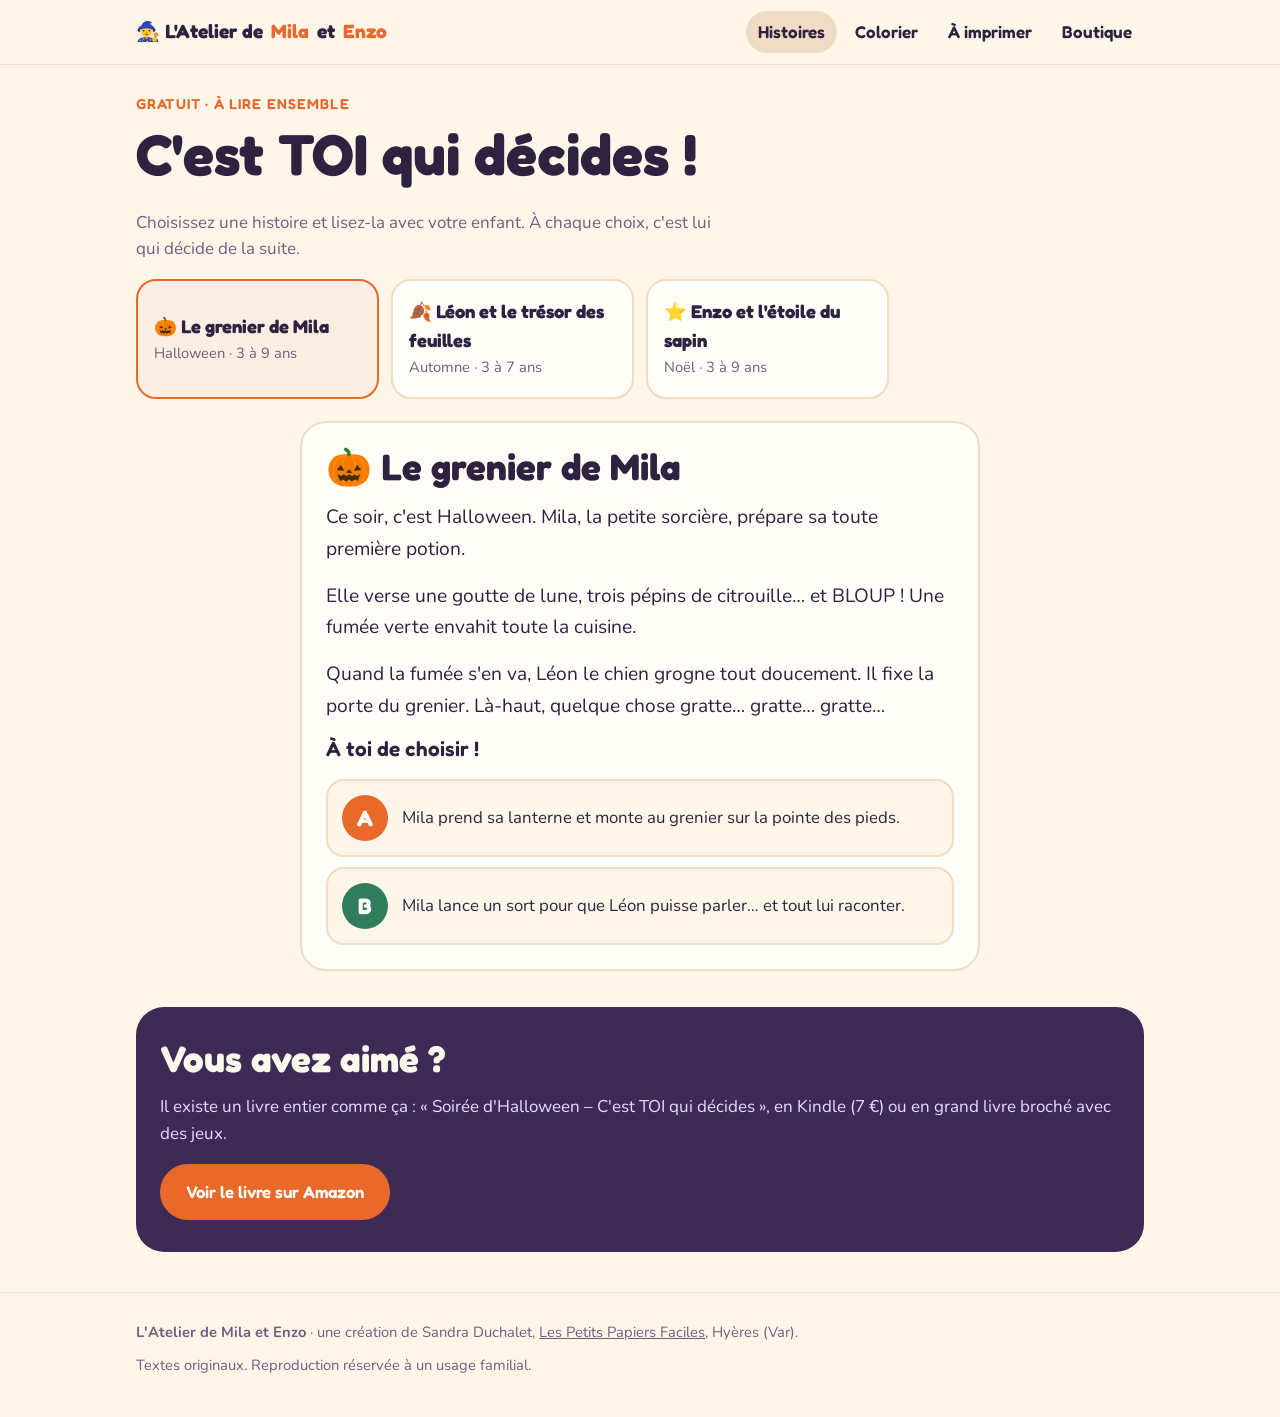
==== histoires.html @ 77d3a50c "Site L'Atelier de Mila et Enzo : accueil, histoires à choix, coloriage magique, coloriages à imprime" ====
<!doctype html>
<html lang="fr">
<head>
<meta charset="utf-8">
<meta name="viewport" content="width=device-width, initial-scale=1">
<title>Histoires à choix · L'Atelier de Mila et Enzo</title>
<meta name="description" content="Des histoires gratuites à lire avec votre enfant : à chaque choix, c'est lui qui décide de la suite.">
<link rel="preconnect" href="https://fonts.googleapis.com">
<link rel="preconnect" href="https://fonts.gstatic.com" crossorigin>
<link rel="stylesheet" href="https://fonts.googleapis.com/css2?family=Fredoka:wght@500;600;700&family=Nunito:wght@500;700;800&display=swap">
<link rel="stylesheet" href="style.css">
<link rel="icon" href="data:image/svg+xml,<svg xmlns='http://www.w3.org/2000/svg' viewBox='0 0 100 100'><text y='.9em' font-size='90'>📖</text></svg>">
</head>
<body>
<header class="top">
  <div class="wrap">
    <a class="logo" href="index.html">🧙‍♀️ L'Atelier de <span>Mila</span> et <span>Enzo</span></a>
    <nav class="menu" aria-label="Menu">
      <a href="histoires.html" aria-current="page">Histoires</a>
      <a href="coloriages.html">Colorier</a>
      <a href="a-imprimer.html">À imprimer</a>
      <a href="index.html#boutique">Boutique</a>
    </nav>
  </div>
</header>

<main class="wrap" style="padding-top:28px">
  <div class="kicker">Gratuit · à lire ensemble</div>
  <h1>C'est TOI qui décides !</h1>
  <p class="intro">Choisissez une histoire et lisez-la avec votre enfant. À chaque choix, c'est lui qui décide de la suite.</p>

  <div class="picker" id="picker" role="group" aria-label="Choisir une histoire"></div>

  <article class="story" aria-live="polite">
    <h2 id="s-title"></h2>
    <div class="page-text" id="s-text"></div>
    <div class="choices" id="s-choices"></div>
  </article>

  <div class="band" style="margin-top:36px">
    <h2>Vous avez aimé ?</h2>
    <p>Il existe un livre entier comme ça : « Soirée d'Halloween – C'est TOI qui décides », en Kindle (7 €) ou en grand livre broché avec des jeux.</p>
    <a class="btn" href="https://www.amazon.fr/s?k=Soir%C3%A9e+d%27Halloween+C%27est+TOI+qui+d%C3%A9cides" rel="noopener">Voir le livre sur Amazon</a>
  </div>
</main>

<footer>
  <div class="wrap">
    <div><b>L'Atelier de Mila et Enzo</b> · une création de Sandra Duchalet, <a href="https://lespetitspapiersfaciles.fr">Les Petits Papiers Faciles</a>, Hyères (Var).</div>
    <div>Textes originaux. Reproduction réservée à un usage familial.</div>
  </div>
</footer>

<script>
// Chaque histoire : des pages, et des choix qui mènent à d'autres pages.
const STORIES = {
  grenier: {
    emoji: "🎃", title: "Le grenier de Mila", sub: "Halloween · 3 à 9 ans",
    pages: {
      start: {
        text: ["Ce soir, c'est Halloween. Mila, la petite sorcière, prépare sa toute première potion.",
               "Elle verse une goutte de lune, trois pépins de citrouille… et BLOUP ! Une fumée verte envahit toute la cuisine.",
               "Quand la fumée s'en va, Léon le chien grogne tout doucement. Il fixe la porte du grenier. Là-haut, quelque chose gratte… gratte… gratte…"],
        choices: [["Mila prend sa lanterne et monte au grenier sur la pointe des pieds.", "a"],
                  ["Mila lance un sort pour que Léon puisse parler… et tout lui raconter.", "b"]]
      },
      a: { text: ["Mila monte, lanterne à la main. Dans un coin, deux petits yeux brillent…",
                  "C'est une chauve-souris toute perdue ! Le bruit de la potion l'a réveillée.",
                  "Mila lui ouvre la lucarne : « Bonne nuit, petite voisine ! »"], end: true },
      b: { text: ["« Abracadachien ! » Léon ouvre la bouche et dit :",
                  "« Mila… ton chat a caché mes biscuits au grenier ! »",
                  "Mila éclate de rire. Ce soir, la potion attendra : on va chercher les biscuits !"], end: true }
    }
  },
  feuilles: {
    emoji: "🍂", title: "Léon et le trésor des feuilles", sub: "Automne · 3 à 7 ans",
    pages: {
      start: {
        text: ["Au jardin, le vent a fait tomber toutes les feuilles. Léon le chien adore sauter dedans !",
               "Mais après le dixième saut… catastrophe : son jouet hérisson a disparu sous la montagne de feuilles."],
        choices: [["Léon fouille avec son nez, feuille par feuille.", "a"],
                  ["Léon va chercher Mila et son balai magique.", "b"]]
      },
      a: { text: ["Léon renifle… renifle… ATCHOUM !",
                  "Les feuilles s'envolent partout, et au milieu, le jouet hérisson apparaît.",
                  "Léon le rapporte fièrement : c'était le meilleur éternuement de sa vie !"], end: true },
      b: { text: ["Mila fait tourner son balai : « Tourbillon de feuilles ! »",
                  "Toutes les feuilles dansent dans le ciel… et le hérisson retombe pile dans la gueule de Léon.",
                  "Et les feuilles ? Elles forment un joli tas pour sauter encore !"], end: true }
    }
  },
  etoile: {
    emoji: "⭐", title: "Enzo et l'étoile du sapin", sub: "Noël · 3 à 9 ans",
    pages: {
      start: {
        text: ["C'est bientôt Noël. Enzo et Mila décorent le grand sapin de la place du village.",
               "Il ne manque plus que l'étoile, tout en haut… mais elle a disparu !",
               "Sur la neige, Enzo remarque de toutes petites traces qui partent vers la forêt."],
        choices: [["Enzo suit les petites traces dans la forêt.", "a"],
                  ["Mila fabrique une nouvelle étoile avec une potion.", "b"]]
      },
      a: { text: ["Les traces mènent à un petit écureuil. L'étoile brille dans son nid : il la trouvait si jolie !",
                  "Enzo lui promet de lui fabriquer une étoile rien qu'à lui.",
                  "L'écureuil rend l'étoile, et ce soir-là, le sapin brille comme jamais."], end: true },
      b: { text: ["Mila mélange de la neige, un rayon de lune et une pincée de paillettes… POUF !",
                  "Une étoile apparaît… mais elle chante : « Vive le vent, vive le vent ! »",
                  "Enzo rit tellement qu'il tombe dans la neige. Le sapin a maintenant l'étoile la plus joyeuse du monde !"], end: true }
    }
  }
};

const picker = document.getElementById("picker");
const titleEl = document.getElementById("s-title");
const textEl = document.getElementById("s-text");
const choicesEl = document.getElementById("s-choices");
let storyId = "grenier";

function el(tag, cls, txt) { const e = document.createElement(tag); if (cls) e.className = cls; if (txt) e.textContent = txt; return e; }

function show(pageId) {
  const s = STORIES[storyId], page = s.pages[pageId];
  titleEl.textContent = s.emoji + " " + s.title;
  textEl.replaceChildren(...page.text.map(t => el("p", "", t)));
  choicesEl.replaceChildren();
  if (page.choices) {
    choicesEl.appendChild(el("h3", "", "À toi de choisir !"));
    page.choices.forEach(([label, next], i) => {
      const b = el("button", "choice" + (i ? " b" : ""));
      b.type = "button";
      b.append(el("span", "l", i ? "B" : "A"), el("span", "", label));
      b.addEventListener("click", () => show(next));
      choicesEl.appendChild(b);
    });
  } else {
    textEl.appendChild(el("p", "fin", "FIN ✨"));
    const again = el("button", "btn", "↺ Choisir l'autre chemin");
    again.type = "button";
    again.addEventListener("click", () => show("start"));
    choicesEl.appendChild(again);
  }
}

Object.entries(STORIES).forEach(([id, s]) => {
  const b = el("button");
  b.type = "button";
  b.setAttribute("aria-pressed", id === storyId);
  b.append(el("b", "", s.emoji + " " + s.title), el("span", "", s.sub));
  b.addEventListener("click", () => {
    storyId = id;
    picker.querySelectorAll("button").forEach(x => x.setAttribute("aria-pressed", x === b));
    show("start");
  });
  picker.appendChild(b);
});
show("start");
</script>
</body>
</html>
---- style.css ----
/* L'Atelier de Mila et Enzo — feuille de style commune */
:root {
  --bg: #fff6ea;
  --panel: #fffdf8;
  --ink: #2f2240;
  --muted: #6e5f80;
  --line: #f0dcc4;
  --orange: #e8692a;
  --orange-ink: #ffffff;
  --nuit: #3d2b56;
  --vert: #2f7d5c;
  --rouge: #d2453d;
  --or: #f2b93b;
  --display: "Fredoka", "Trebuchet MS", system-ui, sans-serif;
  --body: "Nunito", "Segoe UI", system-ui, sans-serif;
}
@media (prefers-color-scheme: dark) {
  :root:not([data-theme="light"]) {
    --bg: #1c1626; --panel: #271f33; --ink: #f6ecff; --muted: #c4b5d6;
    --line: #3d3150; --orange: #f2894b; --orange-ink: #1c1626; --nuit: #c9b4ef;
  }
}
:root[data-theme="dark"] {
  --bg: #1c1626; --panel: #271f33; --ink: #f6ecff; --muted: #c4b5d6;
  --line: #3d3150; --orange: #f2894b; --orange-ink: #1c1626; --nuit: #c9b4ef;
}
* { box-sizing: border-box; }
html { -webkit-text-size-adjust: 100%; }
body { margin: 0; background: var(--bg); color: var(--ink); font-family: var(--body); font-size: 17px; line-height: 1.55; }
img { max-width: 100%; height: auto; display: block; }
a { color: var(--orange); }
h1, h2, h3 { font-family: var(--display); line-height: 1.1; margin: 0 0 .4em; }
h1 { font-size: clamp(2.1rem, 8vw, 3.6rem); font-weight: 700; }
h2 { font-size: clamp(1.6rem, 5.5vw, 2.3rem); font-weight: 700; }
h3 { font-size: 1.3rem; font-weight: 600; }
p { margin: 0 0 1em; }
.wrap { max-width: 1040px; margin: 0 auto; padding: 0 16px; }

/* En-tête */
.top { position: sticky; top: 0; z-index: 10; background: color-mix(in srgb, var(--bg) 92%, transparent); backdrop-filter: blur(8px); border-bottom: 1px solid var(--line); }
.top .wrap { display: flex; align-items: center; justify-content: space-between; gap: 12px; min-height: 64px; }
.logo { font-family: var(--display); font-weight: 700; font-size: 1.2rem; color: var(--ink); text-decoration: none; display: flex; align-items: center; gap: 8px; }
.logo span { color: var(--orange); }
.menu { display: flex; gap: 6px; flex-wrap: wrap; }
.menu a { font-family: var(--display); font-weight: 600; color: var(--ink); text-decoration: none; padding: 8px 12px; border-radius: 999px; }
.menu a:hover, .menu a[aria-current="page"] { background: var(--line); }
@media (max-width: 640px) {
  .top .wrap { flex-wrap: wrap; padding-top: 8px; padding-bottom: 6px; gap: 2px; }
  .menu { width: 100%; gap: 2px; }
  .menu a { padding: 6px 10px; font-size: .95rem; }
}

/* Boutons */
.btn { display: inline-flex; align-items: center; justify-content: center; gap: 8px; font-family: var(--display); font-weight: 600; font-size: 1.05rem; text-decoration: none; border-radius: 999px; padding: 13px 24px; min-height: 50px; border: 2px solid var(--orange); background: var(--orange); color: var(--orange-ink); cursor: pointer; }
.btn.light { background: transparent; color: var(--ink); border-color: var(--line); }
.btn:focus-visible, button:focus-visible, a:focus-visible { outline: 3px solid var(--or); outline-offset: 2px; }

/* Accueil */
.hero { padding: 36px 0 24px; }
.hero .wrap { display: grid; gap: 28px; align-items: center; }
@media (min-width: 820px) { .hero .wrap { grid-template-columns: 1.1fr .9fr; } }
.kicker { font-family: var(--display); font-weight: 600; letter-spacing: .08em; text-transform: uppercase; color: var(--orange); font-size: .9rem; margin-bottom: 8px; }
.hero h1 span { color: var(--orange); }
.lead { font-size: 1.15rem; color: var(--muted); max-width: 34ch; }
.actions { display: flex; gap: 10px; flex-wrap: wrap; margin-top: 18px; }
.hero-img { background: #fff; border-radius: 28px; padding: 14px; border: 3px solid var(--line); transform: rotate(1.5deg); box-shadow: 0 14px 0 var(--line); }
.hero-img figcaption { font-size: .85rem; color: #6e5f80; text-align: center; margin-top: 8px; }

section.block { padding: 40px 0; }
.intro { color: var(--muted); max-width: 60ch; }
.grid { display: grid; gap: 16px; grid-template-columns: repeat(auto-fill, minmax(min(100%, 240px), 1fr)); }
.card { background: var(--panel); border: 2px solid var(--line); border-radius: 22px; padding: 22px; display: flex; flex-direction: column; gap: 8px; }
.card .emoji { font-size: 2.4rem; line-height: 1; }
.card p { color: var(--muted); margin: 0; }
.card .btn { margin-top: auto; align-self: flex-start; }
.card.featured { border-color: var(--orange); }
.tag { display: inline-block; align-self: flex-start; font-family: var(--display); font-weight: 600; font-size: .8rem; padding: 4px 12px; border-radius: 999px; background: var(--line); color: var(--ink); }
.tag.free { background: var(--vert); color: #fff; }
.tag.soon { background: var(--or); color: #2f2240; }
.price { font-family: var(--display); font-weight: 700; font-size: 1.3rem; color: var(--ink); }

.persos { display: grid; gap: 14px; grid-template-columns: repeat(auto-fill, minmax(min(100%, 210px), 1fr)); }
.perso { background: var(--panel); border: 2px solid var(--line); border-radius: 22px; padding: 18px; }
.perso b { font-family: var(--display); font-size: 1.2rem; display: block; margin-bottom: 4px; }
.perso p { color: var(--muted); margin: 0; font-size: .97rem; }

.band { background: var(--nuit); color: #fff8ec; border-radius: 28px; padding: 32px 24px; }
.band h2 { color: #fff8ec; }
.band p { color: #e9dcff; }
:root[data-theme="dark"] .band, :root:not([data-theme="light"]) .band { }
@media (prefers-color-scheme: dark) { :root:not([data-theme="light"]) .band { background: #3a2a55; } }

footer { border-top: 1px solid var(--line); margin-top: 40px; padding: 28px 0 40px; color: var(--muted); font-size: .92rem; }
footer .wrap { display: grid; gap: 10px; }
footer a { color: var(--muted); }

/* Histoires */
.story { background: var(--panel); border: 2px solid var(--line); border-radius: 26px; padding: 24px; max-width: 680px; margin: 0 auto; }
.story .page-text { font-size: 1.2rem; line-height: 1.65; min-height: 6em; }
.story .page-text p { margin-bottom: .8em; }
.choices { display: grid; gap: 10px; margin-top: 12px; }
.choice { display: flex; gap: 14px; align-items: center; text-align: left; font: inherit; font-size: 1.05rem; color: var(--ink); background: var(--bg); border: 2px solid var(--line); border-radius: 18px; padding: 14px; cursor: pointer; min-height: 56px; }
.choice:hover { border-color: var(--orange); }
.choice .l { flex: none; width: 46px; height: 46px; border-radius: 50%; background: var(--orange); color: var(--orange-ink); font-family: var(--display); font-weight: 700; font-size: 1.4rem; display: flex; align-items: center; justify-content: center; }
.choice.b .l { background: var(--vert); color: #fff; }
.fin { font-family: var(--display); font-weight: 700; color: var(--orange); font-size: 1.4rem; }
.picker { display: grid; gap: 12px; grid-template-columns: repeat(auto-fill, minmax(min(100%, 220px), 1fr)); margin-bottom: 22px; }
.picker button { font: inherit; text-align: left; background: var(--panel); color: var(--ink); border: 2px solid var(--line); border-radius: 20px; padding: 16px; cursor: pointer; }
.picker button[aria-pressed="true"] { border-color: var(--orange); background: color-mix(in srgb, var(--orange) 10%, var(--panel)); }
.picker b { font-family: var(--display); font-size: 1.15rem; display: block; }
.picker span { color: var(--muted); font-size: .92rem; }

/* À imprimer */
.print-grid { display: grid; gap: 18px; grid-template-columns: repeat(auto-fill, minmax(min(100%, 260px), 1fr)); }
.print-grid figure { margin: 0; background: #fff; border: 2px solid var(--line); border-radius: 20px; padding: 12px; }
.print-grid figcaption { display: flex; justify-content: space-between; align-items: center; gap: 8px; margin-top: 10px; color: #2f2240; font-family: var(--display); font-weight: 600; }
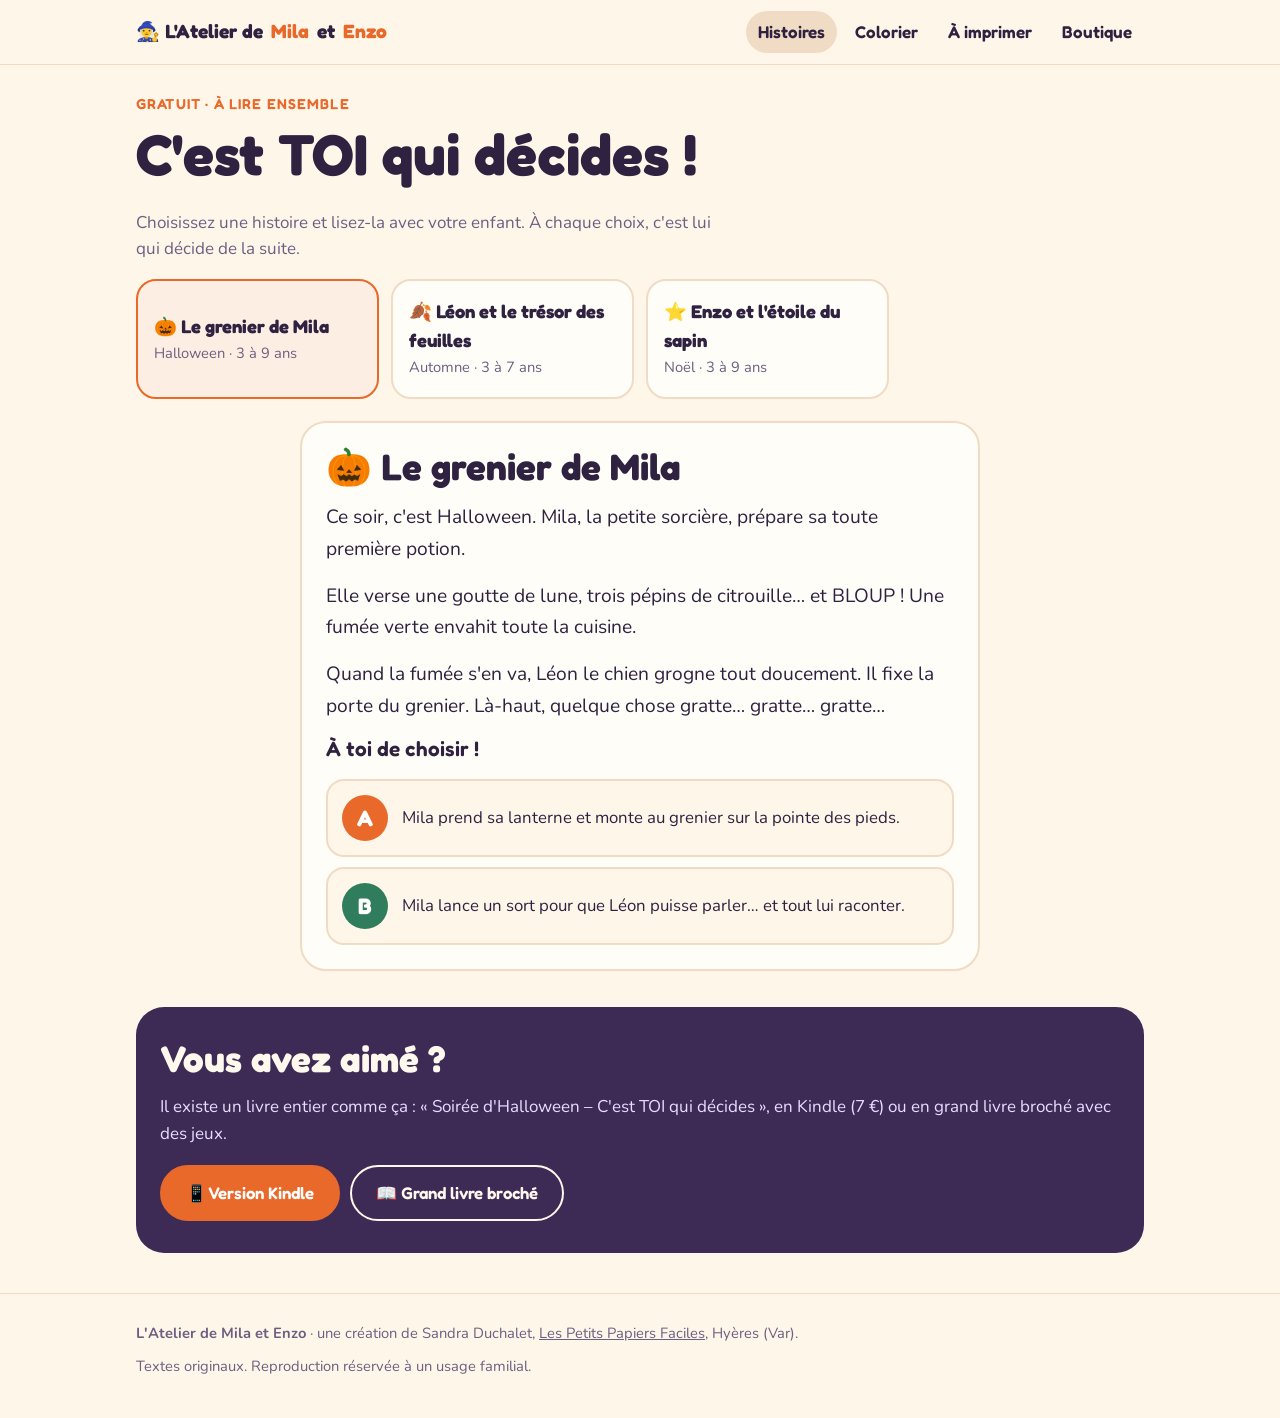
==== commit b788c9a9: "Lien Kindle direct ; lien broché sur la page des histoires Co-Authored-By: Claude Opus 5.5 <noreply@" ====
--- a/histoires.html
+++ b/histoires.html
@@ -40,7 +40,7 @@
   <div class="band" style="margin-top:36px">
     <h2>Vous avez aimé ?</h2>
     <p>Il existe un livre entier comme ça : « Soirée d'Halloween – C'est TOI qui décides », en Kindle (7 €) ou en grand livre broché avec des jeux.</p>
-    <a class="btn" href="https://www.amazon.fr/s?k=Soir%C3%A9e+d%27Halloween+C%27est+TOI+qui+d%C3%A9cides" rel="noopener">Voir le livre sur Amazon</a>
+    <div class="actions"><a class="btn" href="https://amzn.eu/d/0b2YOYSc" rel="noopener">📱 Version Kindle</a> <a class="btn light" style="color:#fff8ec;border-color:#fff8ec" href="https://amzn.eu/d/01kn7T2N" rel="noopener">📖 Grand livre broché</a></div>
   </div>
 </main>
 
